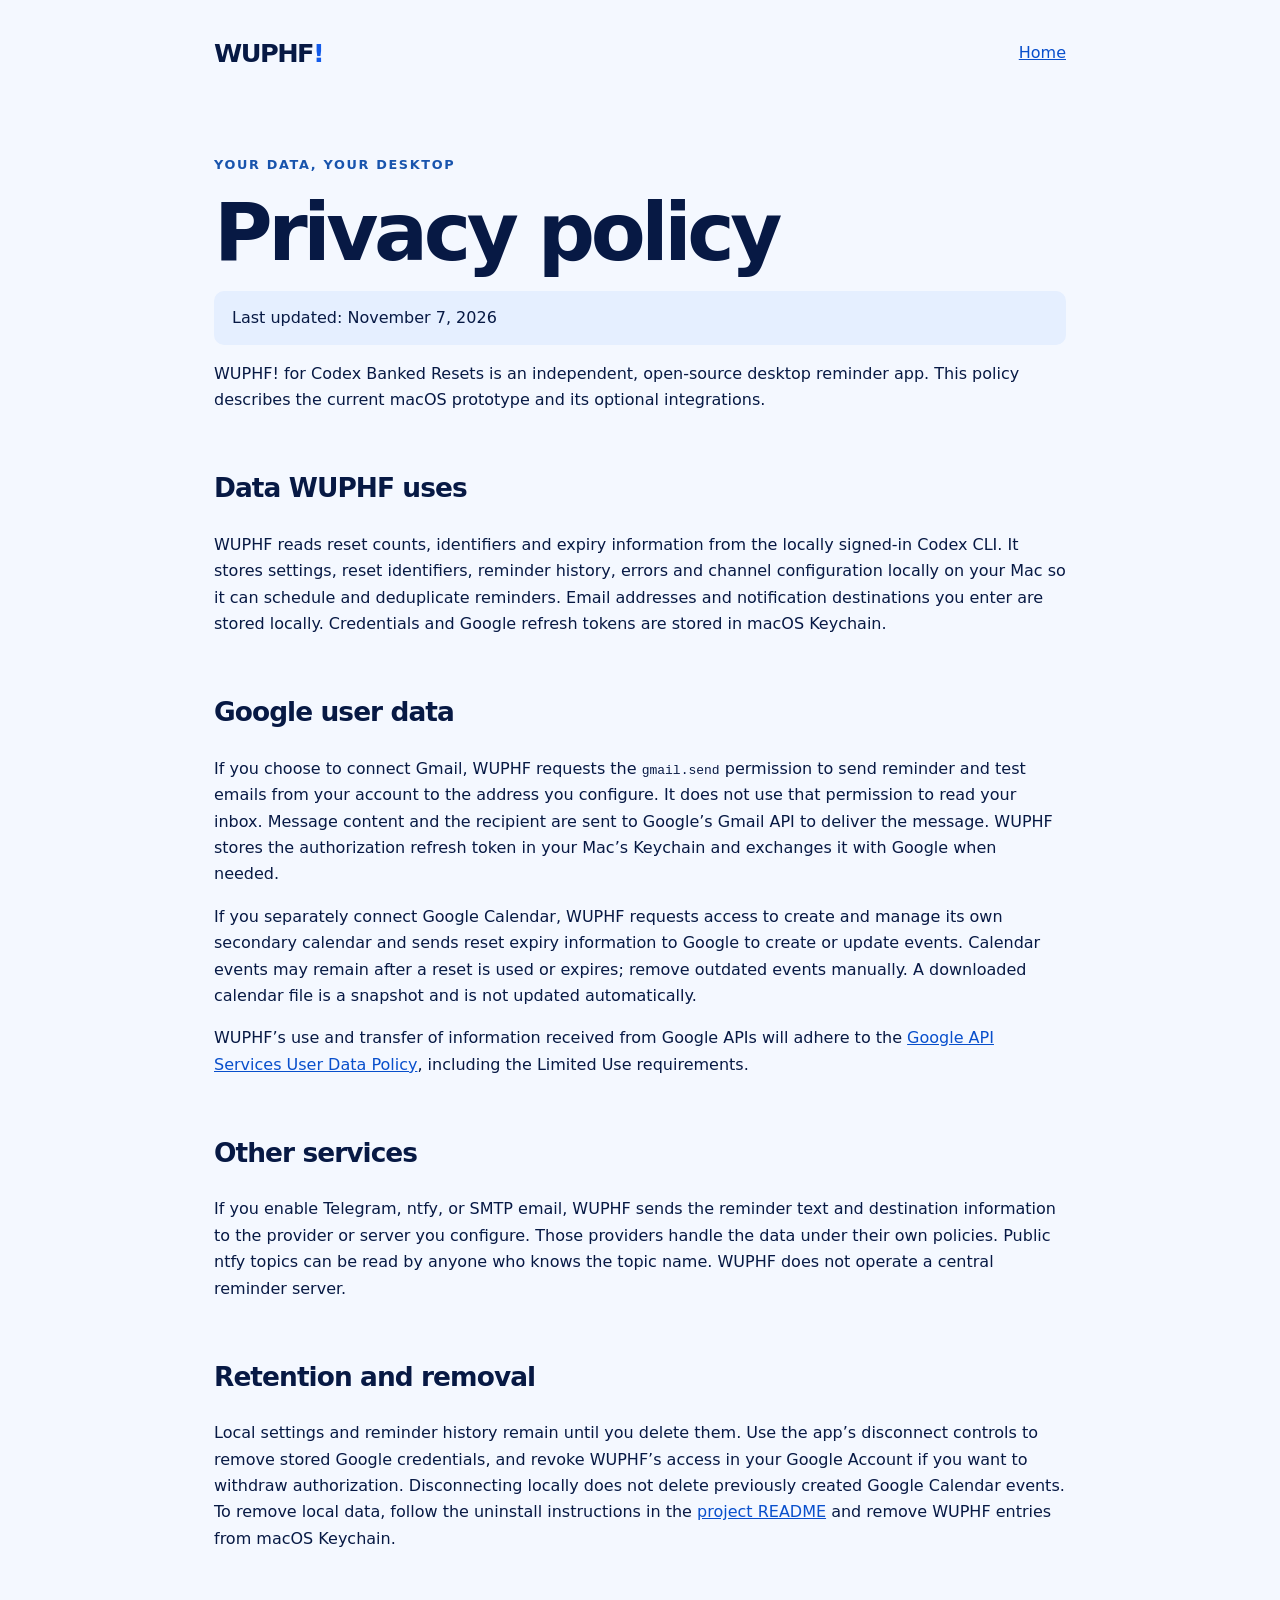
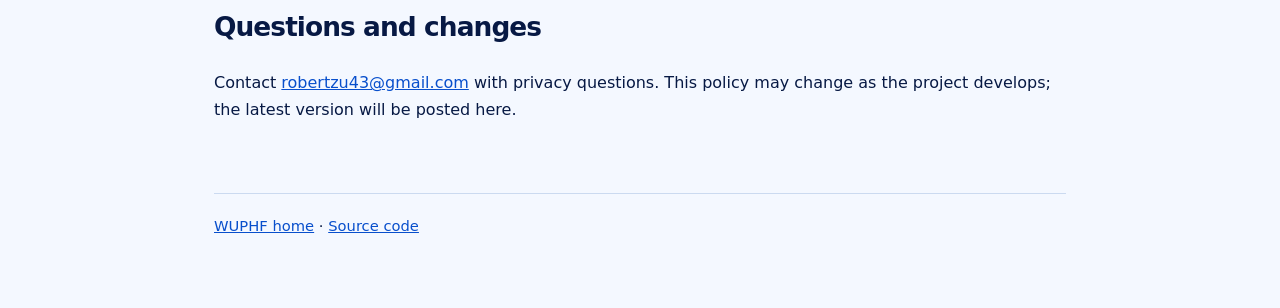
==== privacy.html @ 9bbb5839 "Add public WUPHF privacy and verification pages" ====
<!doctype html><html lang="en"><head><meta charset="utf-8"><meta name="viewport" content="width=device-width,initial-scale=1"><title>Privacy policy · WUPHF!</title><link rel="stylesheet" href="style.css"></head><body><main><nav><a class="logo" href="./">WUPHF<span>!</span></a><a href="./">Home</a></nav><p class="eyebrow">Your data, your desktop</p><h1>Privacy policy</h1><p class="note">Last updated: November 7, 2026</p><p>WUPHF! for Codex Banked Resets is an independent, open-source desktop reminder app. This policy describes the current macOS prototype and its optional integrations.</p><h2>Data WUPHF uses</h2><p>WUPHF reads reset counts, identifiers and expiry information from the locally signed-in Codex CLI. It stores settings, reset identifiers, reminder history, errors and channel configuration locally on your Mac so it can schedule and deduplicate reminders. Email addresses and notification destinations you enter are stored locally. Credentials and Google refresh tokens are stored in macOS Keychain.</p><h2>Google user data</h2><p>If you choose to connect Gmail, WUPHF requests the <code>gmail.send</code> permission to send reminder and test emails from your account to the address you configure. It does not use that permission to read your inbox. Message content and the recipient are sent to Google’s Gmail API to deliver the message. WUPHF stores the authorization refresh token in your Mac’s Keychain and exchanges it with Google when needed.</p><p>If you separately connect Google Calendar, WUPHF requests access to create and manage its own secondary calendar and sends reset expiry information to Google to create or update events. Calendar events may remain after a reset is used or expires; remove outdated events manually. A downloaded calendar file is a snapshot and is not updated automatically.</p><p>WUPHF’s use and transfer of information received from Google APIs will adhere to the <a href="https://developers.google.com/terms/api-services-user-data-policy">Google API Services User Data Policy</a>, including the Limited Use requirements.</p><h2>Other services</h2><p>If you enable Telegram, ntfy, or SMTP email, WUPHF sends the reminder text and destination information to the provider or server you configure. Those providers handle the data under their own policies. Public ntfy topics can be read by anyone who knows the topic name. WUPHF does not operate a central reminder server.</p><h2>Retention and removal</h2><p>Local settings and reminder history remain until you delete them. Use the app’s disconnect controls to remove stored Google credentials, and revoke WUPHF’s access in your Google Account if you want to withdraw authorization. Disconnecting locally does not delete previously created Google Calendar events. To remove local data, follow the uninstall instructions in the <a href="https://github.com/Robertzu43/WUPHF-my-banked-resets">project README</a> and remove WUPHF entries from macOS Keychain.</p><h2>Questions and changes</h2><p>Contact <a href="mailto:robertzu43@gmail.com">robertzu43@gmail.com</a> with privacy questions. This policy may change as the project develops; the latest version will be posted here.</p><footer><a href="./">WUPHF home</a> · <a href="https://github.com/Robertzu43/WUPHF-my-banked-resets">Source code</a></footer></main></body></html>
---- style.css ----
:root{font-family:system-ui,-apple-system,BlinkMacSystemFont,"Segoe UI",sans-serif;color:#071944;background:#f4f8ff;line-height:1.65}*{box-sizing:border-box}body{margin:0}main{max-width:900px;margin:auto;padding:32px 24px 70px}nav{display:flex;align-items:center;justify-content:space-between;margin-bottom:80px}.logo{font-size:1.6rem;font-weight:900;letter-spacing:-.06em;text-decoration:none;color:#071944}.logo span,em{color:#135bea}a{color:#084fcc}h1{font-size:clamp(2.4rem,8vw,5rem);line-height:1.04;letter-spacing:-.055em;margin:.2em 0;max-width:760px}h2{font-size:1.65rem;letter-spacing:-.035em;margin-top:2em}em{font-style:normal}.eyebrow{text-transform:uppercase;font-size:.8rem;font-weight:800;letter-spacing:.13em;color:#1854ad}.intro{font-size:1.3rem;max-width:670px}.actions{display:flex;gap:20px;align-items:center;flex-wrap:wrap;margin:32px 0 70px}.button{display:inline-block;background:#135bea;color:white;padding:12px 20px;border-radius:10px;font-weight:700;text-decoration:none}.button:hover{background:#093baf}section{border-top:1px solid #cbdaf0;padding-top:15px}li{padding:.5em 0}.note{background:#e5efff;border-radius:10px;padding:14px 18px}footer{border-top:1px solid #cbdaf0;margin-top:70px;padding-top:20px;font-size:.92rem}code{overflow-wrap:anywhere}
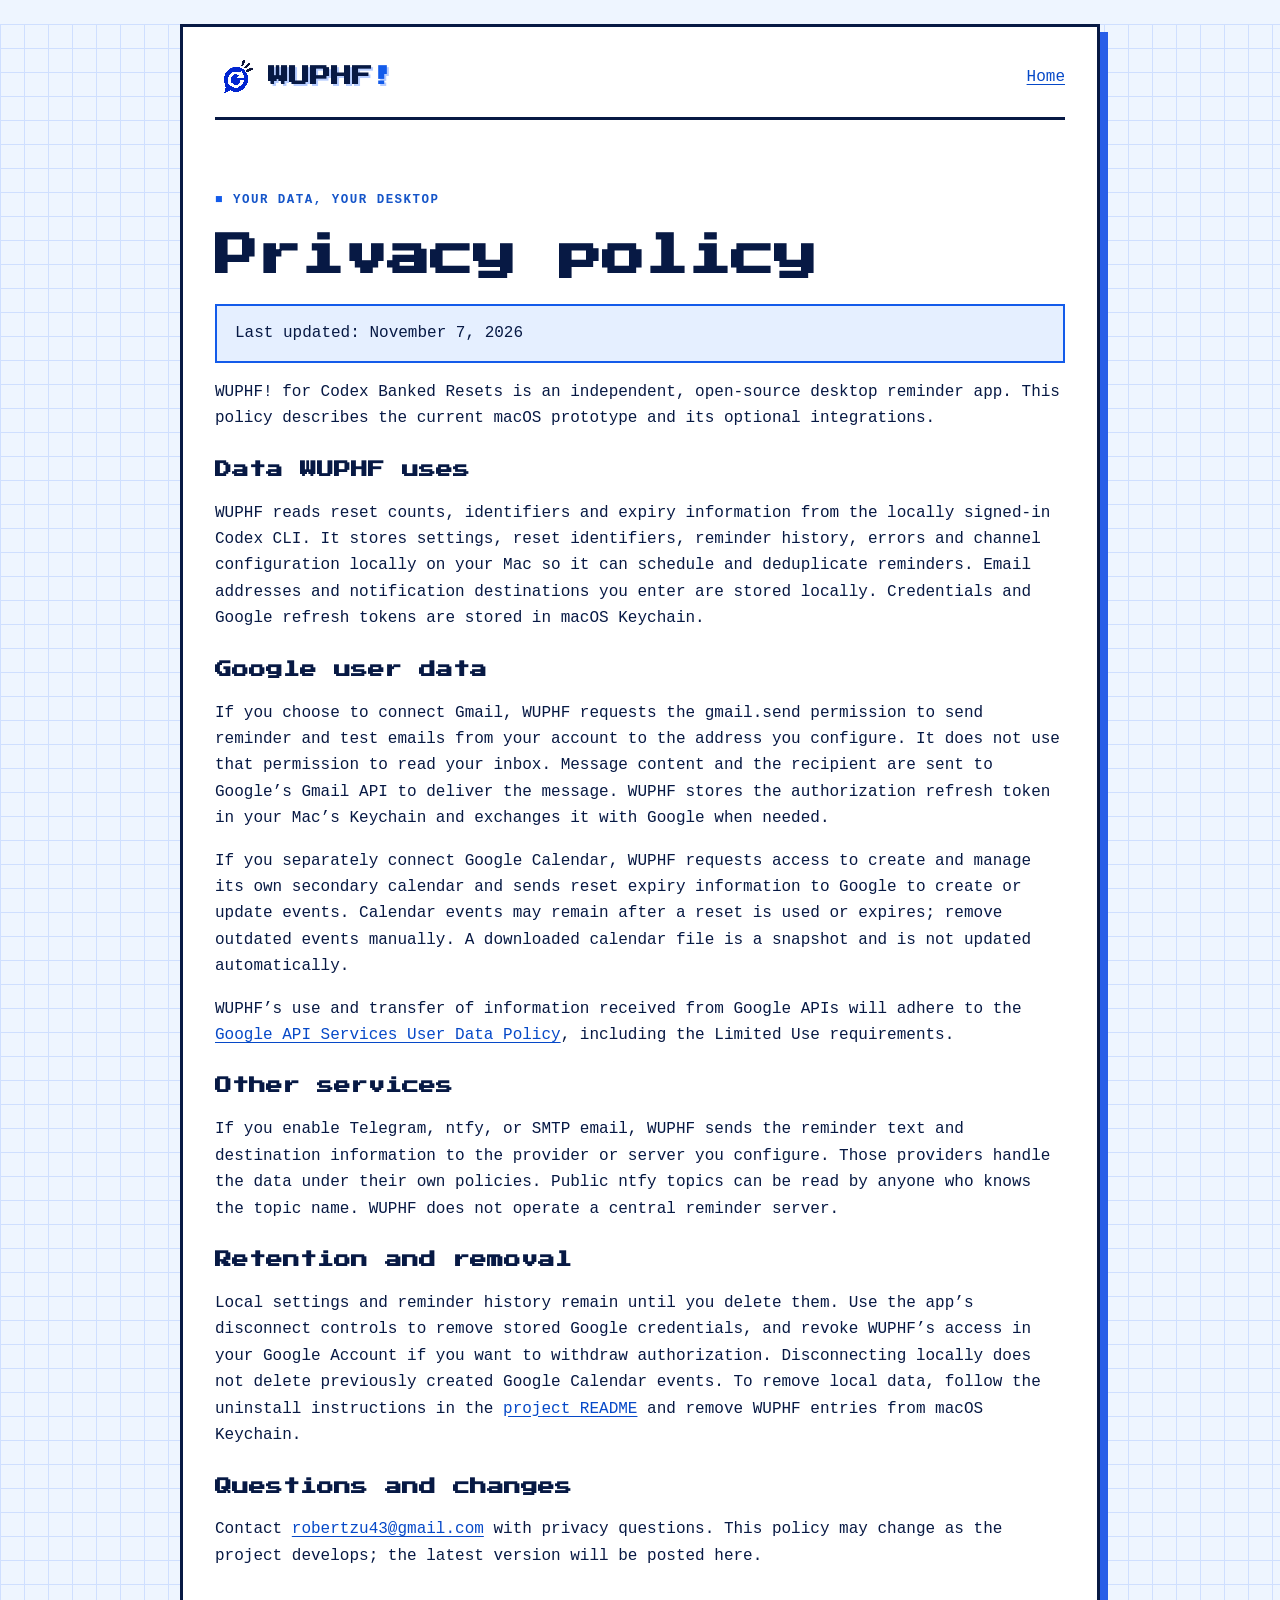
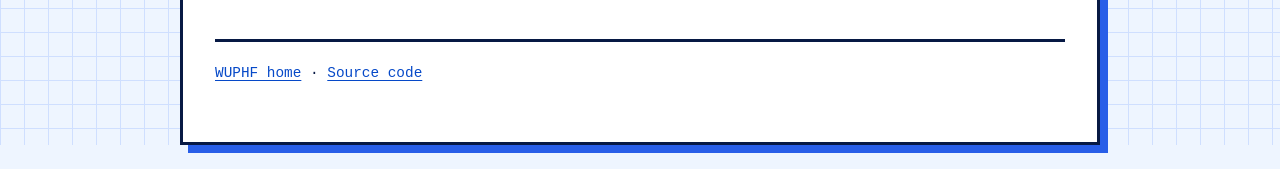
==== commit 7a289c3c: "Give WUPHF a pixel-art look" ====
--- a/privacy.html
+++ b/privacy.html
@@ -1 +1 @@
-<!doctype html><html lang="en"><head><meta charset="utf-8"><meta name="viewport" content="width=device-width,initial-scale=1"><title>Privacy policy · WUPHF!</title><link rel="stylesheet" href="style.css"></head><body><main><nav><a class="logo" href="./">WUPHF<span>!</span></a><a href="./">Home</a></nav><p class="eyebrow">Your data, your desktop</p><h1>Privacy policy</h1><p class="note">Last updated: November 7, 2026</p><p>WUPHF! for Codex Banked Resets is an independent, open-source desktop reminder app. This policy describes the current macOS prototype and its optional integrations.</p><h2>Data WUPHF uses</h2><p>WUPHF reads reset counts, identifiers and expiry information from the locally signed-in Codex CLI. It stores settings, reset identifiers, reminder history, errors and channel configuration locally on your Mac so it can schedule and deduplicate reminders. Email addresses and notification destinations you enter are stored locally. Credentials and Google refresh tokens are stored in macOS Keychain.</p><h2>Google user data</h2><p>If you choose to connect Gmail, WUPHF requests the <code>gmail.send</code> permission to send reminder and test emails from your account to the address you configure. It does not use that permission to read your inbox. Message content and the recipient are sent to Google’s Gmail API to deliver the message. WUPHF stores the authorization refresh token in your Mac’s Keychain and exchanges it with Google when needed.</p><p>If you separately connect Google Calendar, WUPHF requests access to create and manage its own secondary calendar and sends reset expiry information to Google to create or update events. Calendar events may remain after a reset is used or expires; remove outdated events manually. A downloaded calendar file is a snapshot and is not updated automatically.</p><p>WUPHF’s use and transfer of information received from Google APIs will adhere to the <a href="https://developers.google.com/terms/api-services-user-data-policy">Google API Services User Data Policy</a>, including the Limited Use requirements.</p><h2>Other services</h2><p>If you enable Telegram, ntfy, or SMTP email, WUPHF sends the reminder text and destination information to the provider or server you configure. Those providers handle the data under their own policies. Public ntfy topics can be read by anyone who knows the topic name. WUPHF does not operate a central reminder server.</p><h2>Retention and removal</h2><p>Local settings and reminder history remain until you delete them. Use the app’s disconnect controls to remove stored Google credentials, and revoke WUPHF’s access in your Google Account if you want to withdraw authorization. Disconnecting locally does not delete previously created Google Calendar events. To remove local data, follow the uninstall instructions in the <a href="https://github.com/Robertzu43/WUPHF-my-banked-resets">project README</a> and remove WUPHF entries from macOS Keychain.</p><h2>Questions and changes</h2><p>Contact <a href="mailto:robertzu43@gmail.com">robertzu43@gmail.com</a> with privacy questions. This policy may change as the project develops; the latest version will be posted here.</p><footer><a href="./">WUPHF home</a> · <a href="https://github.com/Robertzu43/WUPHF-my-banked-resets">Source code</a></footer></main></body></html>
+<!doctype html><html lang="en"><head><meta charset="utf-8"><meta name="viewport" content="width=device-width,initial-scale=1"><title>Privacy policy · WUPHF!</title><link rel="stylesheet" href="style.css"></head><body><main><nav><a class="logo" href="./"><img src="logo.png" alt="">WUPHF<span>!</span></a><a href="./">Home</a></nav><p class="eyebrow">Your data, your desktop</p><h1>Privacy policy</h1><p class="note">Last updated: November 7, 2026</p><p>WUPHF! for Codex Banked Resets is an independent, open-source desktop reminder app. This policy describes the current macOS prototype and its optional integrations.</p><h2>Data WUPHF uses</h2><p>WUPHF reads reset counts, identifiers and expiry information from the locally signed-in Codex CLI. It stores settings, reset identifiers, reminder history, errors and channel configuration locally on your Mac so it can schedule and deduplicate reminders. Email addresses and notification destinations you enter are stored locally. Credentials and Google refresh tokens are stored in macOS Keychain.</p><h2>Google user data</h2><p>If you choose to connect Gmail, WUPHF requests the <code>gmail.send</code> permission to send reminder and test emails from your account to the address you configure. It does not use that permission to read your inbox. Message content and the recipient are sent to Google’s Gmail API to deliver the message. WUPHF stores the authorization refresh token in your Mac’s Keychain and exchanges it with Google when needed.</p><p>If you separately connect Google Calendar, WUPHF requests access to create and manage its own secondary calendar and sends reset expiry information to Google to create or update events. Calendar events may remain after a reset is used or expires; remove outdated events manually. A downloaded calendar file is a snapshot and is not updated automatically.</p><p>WUPHF’s use and transfer of information received from Google APIs will adhere to the <a href="https://developers.google.com/terms/api-services-user-data-policy">Google API Services User Data Policy</a>, including the Limited Use requirements.</p><h2>Other services</h2><p>If you enable Telegram, ntfy, or SMTP email, WUPHF sends the reminder text and destination information to the provider or server you configure. Those providers handle the data under their own policies. Public ntfy topics can be read by anyone who knows the topic name. WUPHF does not operate a central reminder server.</p><h2>Retention and removal</h2><p>Local settings and reminder history remain until you delete them. Use the app’s disconnect controls to remove stored Google credentials, and revoke WUPHF’s access in your Google Account if you want to withdraw authorization. Disconnecting locally does not delete previously created Google Calendar events. To remove local data, follow the uninstall instructions in the <a href="https://github.com/Robertzu43/WUPHF-my-banked-resets">project README</a> and remove WUPHF entries from macOS Keychain.</p><h2>Questions and changes</h2><p>Contact <a href="mailto:robertzu43@gmail.com">robertzu43@gmail.com</a> with privacy questions. This policy may change as the project develops; the latest version will be posted here.</p><footer><a href="./">WUPHF home</a> · <a href="https://github.com/Robertzu43/WUPHF-my-banked-resets">Source code</a></footer></main></body></html>
--- a/style.css
+++ b/style.css
@@ -1 +1,4 @@
-:root{font-family:system-ui,-apple-system,BlinkMacSystemFont,"Segoe UI",sans-serif;color:#071944;background:#f4f8ff;line-height:1.65}*{box-sizing:border-box}body{margin:0}main{max-width:900px;margin:auto;padding:32px 24px 70px}nav{display:flex;align-items:center;justify-content:space-between;margin-bottom:80px}.logo{font-size:1.6rem;font-weight:900;letter-spacing:-.06em;text-decoration:none;color:#071944}.logo span,em{color:#135bea}a{color:#084fcc}h1{font-size:clamp(2.4rem,8vw,5rem);line-height:1.04;letter-spacing:-.055em;margin:.2em 0;max-width:760px}h2{font-size:1.65rem;letter-spacing:-.035em;margin-top:2em}em{font-style:normal}.eyebrow{text-transform:uppercase;font-size:.8rem;font-weight:800;letter-spacing:.13em;color:#1854ad}.intro{font-size:1.3rem;max-width:670px}.actions{display:flex;gap:20px;align-items:center;flex-wrap:wrap;margin:32px 0 70px}.button{display:inline-block;background:#135bea;color:white;padding:12px 20px;border-radius:10px;font-weight:700;text-decoration:none}.button:hover{background:#093baf}section{border-top:1px solid #cbdaf0;padding-top:15px}li{padding:.5em 0}.note{background:#e5efff;border-radius:10px;padding:14px 18px}footer{border-top:1px solid #cbdaf0;margin-top:70px;padding-top:20px;font-size:.92rem}code{overflow-wrap:anywhere}
+:root{font-family:ui-monospace,SFMono-Regular,Menlo,Consolas,monospace;color:#071944;background:#eef5ff;line-height:1.65;font-size:16px}*{box-sizing:border-box}body{margin:0;background-color:#eef5ff;background-image:linear-gradient(#cfdfff 1px,transparent 1px),linear-gradient(90deg,#cfdfff 1px,transparent 1px);background-size:24px 24px}main{max-width:920px;margin:24px auto;padding:28px 32px 56px;background:#fff;border:3px solid #071944;box-shadow:8px 8px 0 #285ee8}nav{display:flex;align-items:center;justify-content:space-between;gap:16px;margin-bottom:70px;padding-bottom:18px;border-bottom:3px solid #071944}.logo{font-size:1.8rem;font-weight:900;letter-spacing:-.08em;text-decoration:none;color:#071944;text-shadow:2px 2px 0 #b7cdff}.logo span,em{color:#135bea}a{color:#0649c8;text-underline-offset:3px}a:focus-visible{outline:3px solid #f99d18;outline-offset:4px}h1{font-size:clamp(2.25rem,7vw,4.5rem);line-height:1.08;letter-spacing:-.065em;margin:.35em 0;max-width:760px}h2{font-size:1.55rem;letter-spacing:-.04em;margin-top:1.5em}em{font-style:normal}.eyebrow{text-transform:uppercase;font-size:.78rem;font-weight:800;letter-spacing:.12em;color:#1555c9}.eyebrow:before{content:'■ ';color:#135bea}.intro{font-size:1.17rem;max-width:670px}.actions{display:flex;gap:24px;align-items:center;flex-wrap:wrap;margin:32px 0 70px}.button{display:inline-block;background:#135bea;color:white;padding:12px 20px;border:3px solid #071944;box-shadow:4px 4px 0 #071944;font-weight:800;text-decoration:none}.button:hover{background:#093baf;transform:translate(2px,2px);box-shadow:2px 2px 0 #071944}section{border-top:3px solid #071944;padding-top:12px;margin-top:32px}ol{padding-left:2em}li{padding:.55em 0}.note{background:#e5efff;border:2px solid #135bea;padding:14px 18px}footer{border-top:3px solid #071944;margin-top:70px;padding-top:20px;font-size:.9rem}code{overflow-wrap:anywhere}@media(max-width:600px){main{margin:8px;padding:20px 18px 40px;box-shadow:4px 4px 0 #285ee8}nav{margin-bottom:48px}h1{font-size:2.25rem}.actions{margin-bottom:48px}}@media(prefers-reduced-motion:reduce){*,*::before,*::after{scroll-behavior:auto!important;transition:none!important;animation:none!important}}
+@font-face{font-family:WuphfPixel;src:url('PressStart2P-Regular.ttf') format('truetype');font-display:swap}.logo{font-family:WuphfPixel,ui-monospace,monospace;font-size:1.3rem;letter-spacing:0;line-height:1.6}h1{font-family:WuphfPixel,ui-monospace,monospace;font-size:clamp(1.6rem,4vw,2.7rem);line-height:1.45;letter-spacing:0;max-width:820px}h2{font-family:WuphfPixel,ui-monospace,monospace;font-size:1.05rem;line-height:1.6;letter-spacing:0}@media(max-width:600px){h1{font-size:1.45rem;line-height:1.55}.logo{font-size:1rem}}
+.logo{display:inline-flex;align-items:center;gap:9px}.logo img{width:44px;height:44px;object-fit:contain;image-rendering:pixelated}@media(max-width:600px){.logo img{width:35px;height:35px}}
+.logo{gap:0}.logo img{margin-right:9px}
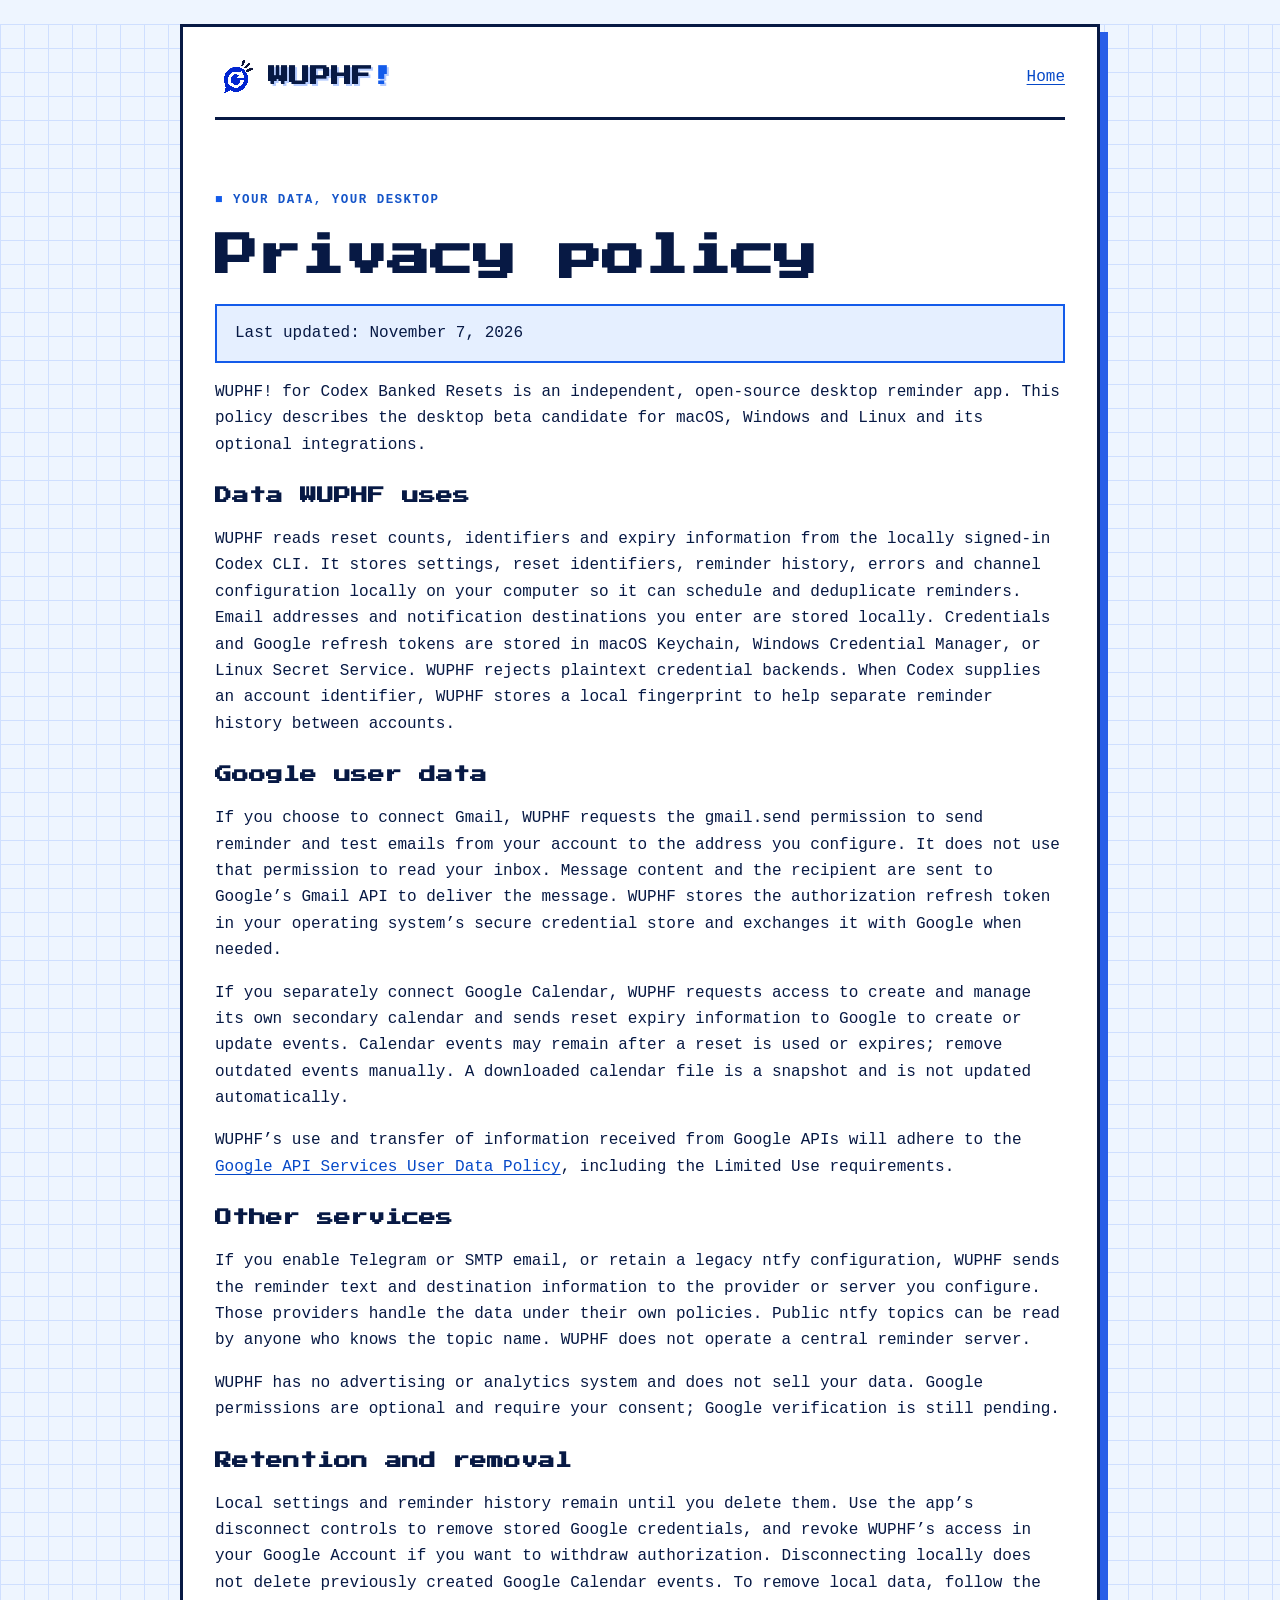
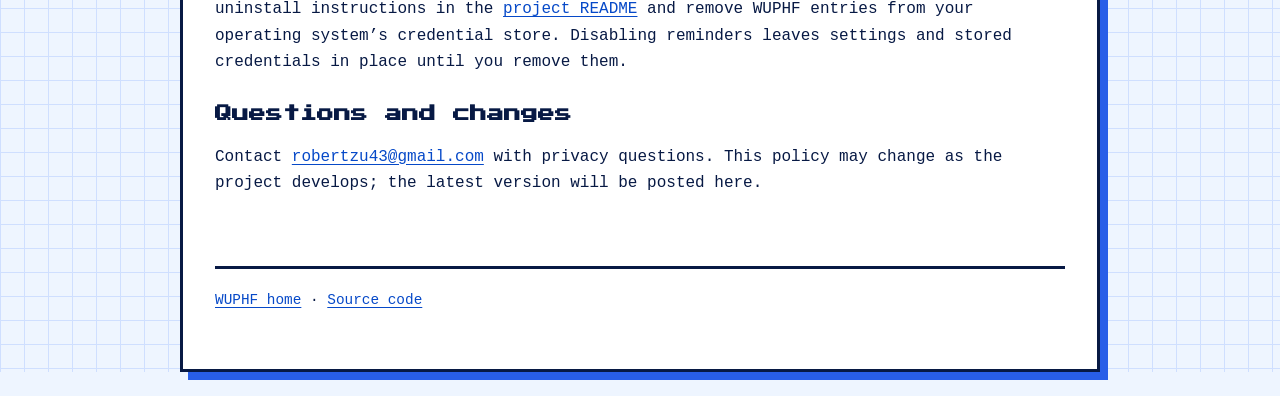
==== commit ae5631df: "Update public WUPHF pages for cross-platform privacy and release status" ====
--- a/privacy.html
+++ b/privacy.html
@@ -1 +1 @@
-<!doctype html><html lang="en"><head><meta charset="utf-8"><meta name="viewport" content="width=device-width,initial-scale=1"><title>Privacy policy · WUPHF!</title><link rel="stylesheet" href="style.css"></head><body><main><nav><a class="logo" href="./"><img src="logo.png" alt="">WUPHF<span>!</span></a><a href="./">Home</a></nav><p class="eyebrow">Your data, your desktop</p><h1>Privacy policy</h1><p class="note">Last updated: November 7, 2026</p><p>WUPHF! for Codex Banked Resets is an independent, open-source desktop reminder app. This policy describes the current macOS prototype and its optional integrations.</p><h2>Data WUPHF uses</h2><p>WUPHF reads reset counts, identifiers and expiry information from the locally signed-in Codex CLI. It stores settings, reset identifiers, reminder history, errors and channel configuration locally on your Mac so it can schedule and deduplicate reminders. Email addresses and notification destinations you enter are stored locally. Credentials and Google refresh tokens are stored in macOS Keychain.</p><h2>Google user data</h2><p>If you choose to connect Gmail, WUPHF requests the <code>gmail.send</code> permission to send reminder and test emails from your account to the address you configure. It does not use that permission to read your inbox. Message content and the recipient are sent to Google’s Gmail API to deliver the message. WUPHF stores the authorization refresh token in your Mac’s Keychain and exchanges it with Google when needed.</p><p>If you separately connect Google Calendar, WUPHF requests access to create and manage its own secondary calendar and sends reset expiry information to Google to create or update events. Calendar events may remain after a reset is used or expires; remove outdated events manually. A downloaded calendar file is a snapshot and is not updated automatically.</p><p>WUPHF’s use and transfer of information received from Google APIs will adhere to the <a href="https://developers.google.com/terms/api-services-user-data-policy">Google API Services User Data Policy</a>, including the Limited Use requirements.</p><h2>Other services</h2><p>If you enable Telegram, ntfy, or SMTP email, WUPHF sends the reminder text and destination information to the provider or server you configure. Those providers handle the data under their own policies. Public ntfy topics can be read by anyone who knows the topic name. WUPHF does not operate a central reminder server.</p><h2>Retention and removal</h2><p>Local settings and reminder history remain until you delete them. Use the app’s disconnect controls to remove stored Google credentials, and revoke WUPHF’s access in your Google Account if you want to withdraw authorization. Disconnecting locally does not delete previously created Google Calendar events. To remove local data, follow the uninstall instructions in the <a href="https://github.com/Robertzu43/WUPHF-my-banked-resets">project README</a> and remove WUPHF entries from macOS Keychain.</p><h2>Questions and changes</h2><p>Contact <a href="mailto:robertzu43@gmail.com">robertzu43@gmail.com</a> with privacy questions. This policy may change as the project develops; the latest version will be posted here.</p><footer><a href="./">WUPHF home</a> · <a href="https://github.com/Robertzu43/WUPHF-my-banked-resets">Source code</a></footer></main></body></html>
+<!doctype html><html lang="en"><head><meta charset="utf-8"><meta name="viewport" content="width=device-width,initial-scale=1"><title>Privacy policy · WUPHF!</title><link rel="stylesheet" href="style.css"></head><body><main><nav><a class="logo" href="./"><img src="logo.png" alt="">WUPHF<span>!</span></a><a href="./">Home</a></nav><p class="eyebrow">Your data, your desktop</p><h1>Privacy policy</h1><p class="note">Last updated: November 7, 2026</p><p>WUPHF! for Codex Banked Resets is an independent, open-source desktop reminder app. This policy describes the desktop beta candidate for macOS, Windows and Linux and its optional integrations.</p><h2>Data WUPHF uses</h2><p>WUPHF reads reset counts, identifiers and expiry information from the locally signed-in Codex CLI. It stores settings, reset identifiers, reminder history, errors and channel configuration locally on your computer so it can schedule and deduplicate reminders. Email addresses and notification destinations you enter are stored locally. Credentials and Google refresh tokens are stored in macOS Keychain, Windows Credential Manager, or Linux Secret Service. WUPHF rejects plaintext credential backends. When Codex supplies an account identifier, WUPHF stores a local fingerprint to help separate reminder history between accounts.</p><h2>Google user data</h2><p>If you choose to connect Gmail, WUPHF requests the <code>gmail.send</code> permission to send reminder and test emails from your account to the address you configure. It does not use that permission to read your inbox. Message content and the recipient are sent to Google’s Gmail API to deliver the message. WUPHF stores the authorization refresh token in your operating system’s secure credential store and exchanges it with Google when needed.</p><p>If you separately connect Google Calendar, WUPHF requests access to create and manage its own secondary calendar and sends reset expiry information to Google to create or update events. Calendar events may remain after a reset is used or expires; remove outdated events manually. A downloaded calendar file is a snapshot and is not updated automatically.</p><p>WUPHF’s use and transfer of information received from Google APIs will adhere to the <a href="https://developers.google.com/terms/api-services-user-data-policy">Google API Services User Data Policy</a>, including the Limited Use requirements.</p><h2>Other services</h2><p>If you enable Telegram or SMTP email, or retain a legacy ntfy configuration, WUPHF sends the reminder text and destination information to the provider or server you configure. Those providers handle the data under their own policies. Public ntfy topics can be read by anyone who knows the topic name. WUPHF does not operate a central reminder server.</p><p>WUPHF has no advertising or analytics system and does not sell your data. Google permissions are optional and require your consent; Google verification is still pending.</p><h2>Retention and removal</h2><p>Local settings and reminder history remain until you delete them. Use the app’s disconnect controls to remove stored Google credentials, and revoke WUPHF’s access in your Google Account if you want to withdraw authorization. Disconnecting locally does not delete previously created Google Calendar events. To remove local data, follow the uninstall instructions in the <a href="https://github.com/Robertzu43/WUPHF-my-banked-resets">project README</a> and remove WUPHF entries from your operating system’s credential store. Disabling reminders leaves settings and stored credentials in place until you remove them.</p><h2>Questions and changes</h2><p>Contact <a href="mailto:robertzu43@gmail.com">robertzu43@gmail.com</a> with privacy questions. This policy may change as the project develops; the latest version will be posted here.</p><footer><a href="./">WUPHF home</a> · <a href="https://github.com/Robertzu43/WUPHF-my-banked-resets">Source code</a></footer></main></body></html>
